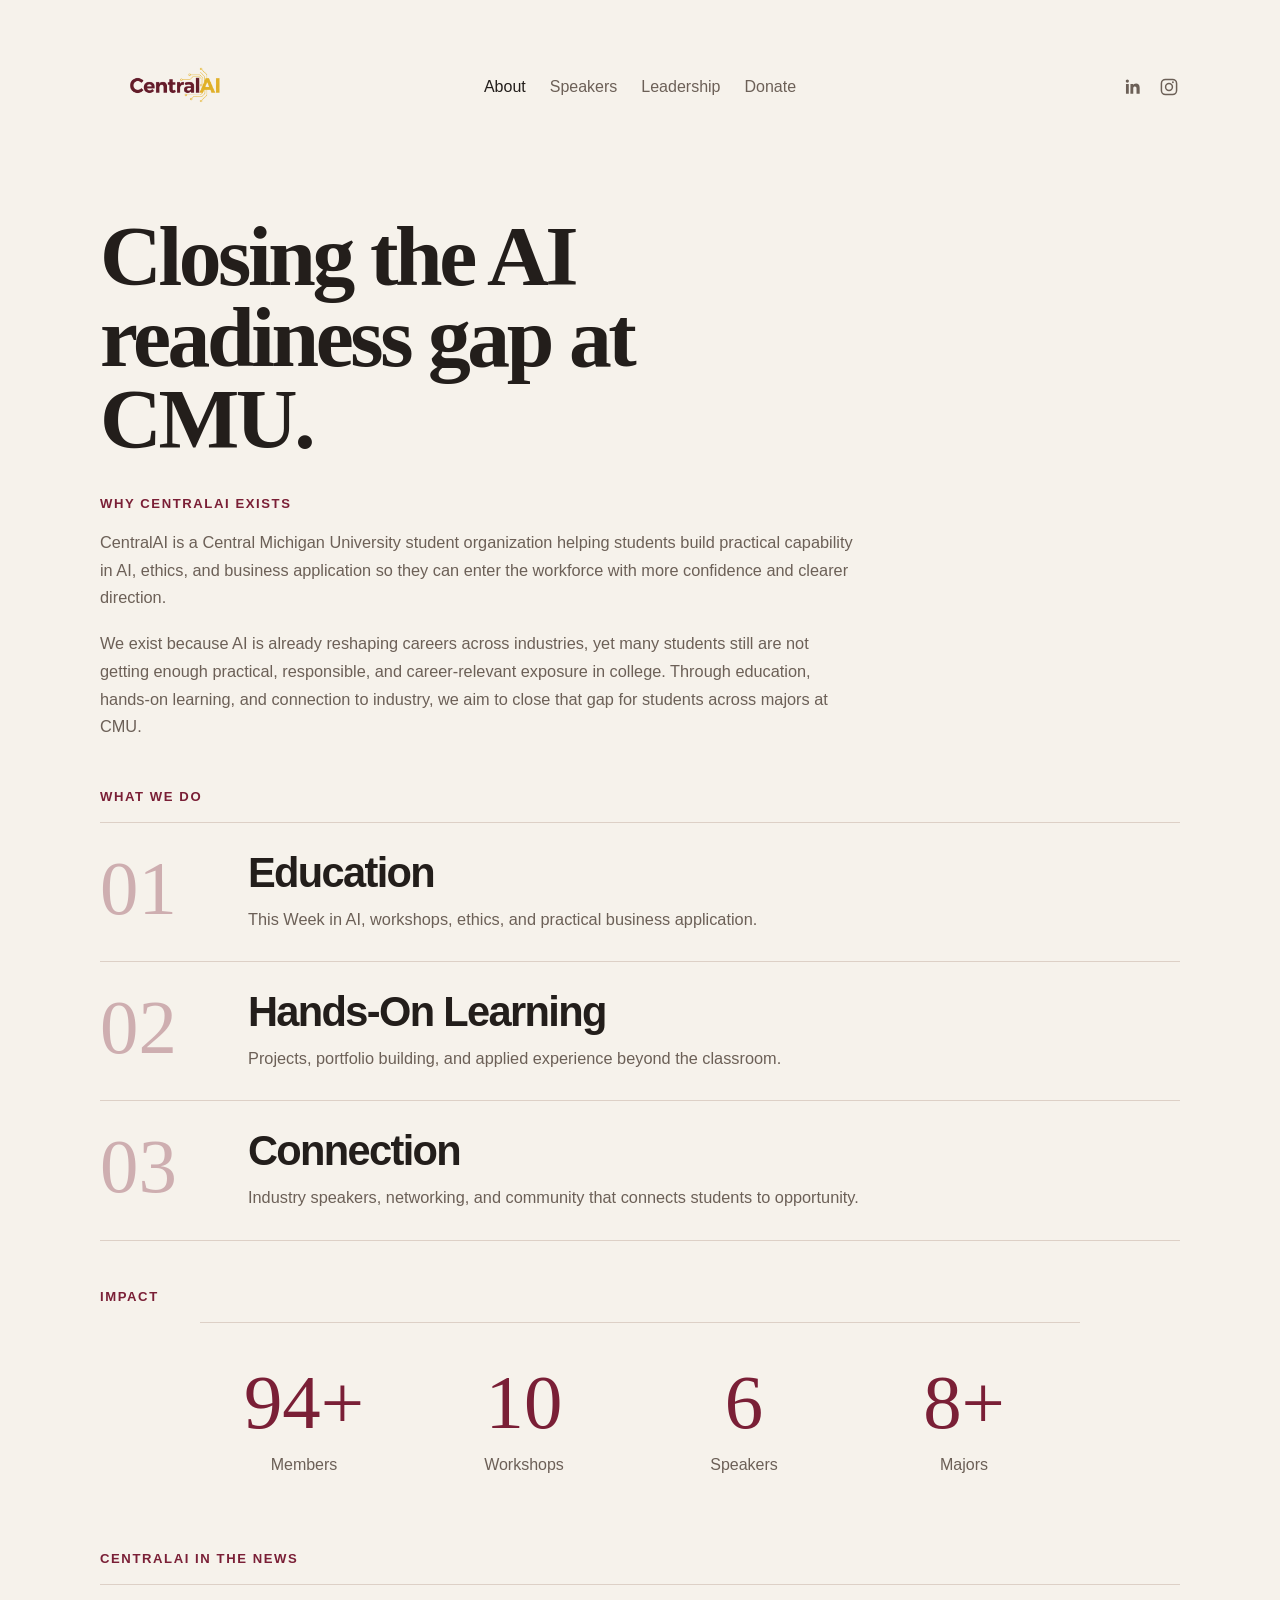
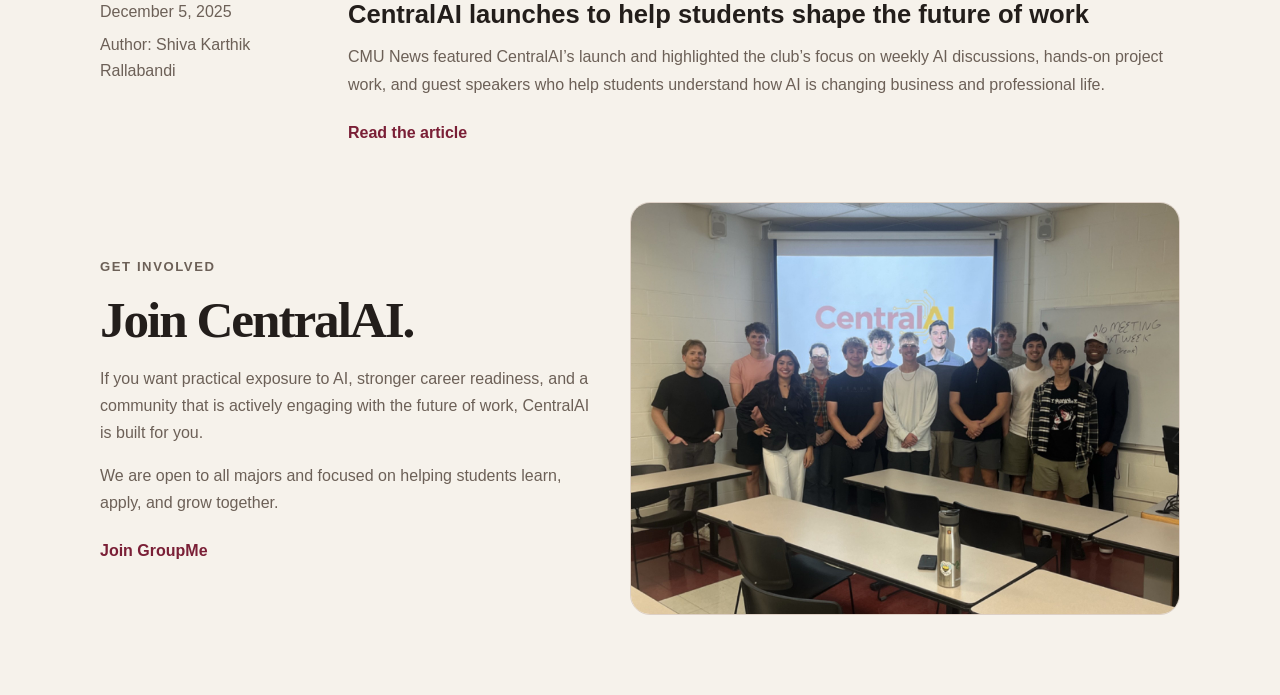
==== about/index.html @ 20ae5708 "Use clean page URLs" ====
<!DOCTYPE html>
<html lang="en">
<head>
  <meta charset="UTF-8">
  <meta name="viewport" content="width=device-width, initial-scale=1.0">
  <title>About | CentralAI</title>
  <meta
    name="description"
    content="Learn how CentralAI helps CMU students build AI, ethics, and business capability for career success."
  >
  <link rel="stylesheet" href="../styles.css">
</head>
<body data-page="about">
  <div class="page-shell">
    <header class="site-header">
      <a class="wordmark wordmark-header" href="/" aria-label="CentralAI home">
        <img src="../Images/CentralAI logo no background.png" alt="CentralAI logo">
      </a>
      <nav class="site-nav" aria-label="Primary">
        <a href="/about/">About</a>
        <a href="/speakers/">Speakers</a>
        <a href="/leadership/">Leadership</a>
        <a href="/donate/">Donate</a>
      </nav>
      <div class="site-socials" aria-label="Social links">
        <a href="https://www.linkedin.com/company/109611903" aria-label="LinkedIn" target="_blank" rel="noopener noreferrer">
          <svg viewBox="0 0 24 24" aria-hidden="true">
            <path d="M6.94 8.5H3.56V20h3.38V8.5Zm.22-3.56a1.96 1.96 0 1 0-3.92 0 1.96 1.96 0 0 0 3.92 0ZM20 12.92c0-3.46-1.85-5.07-4.31-5.07-1.99 0-2.88 1.09-3.38 1.86V8.5H8.94c.04.8 0 11.5 0 11.5h3.37v-6.42c0-.34.03-.68.13-.92.27-.68.88-1.38 1.9-1.38 1.34 0 1.88 1.03 1.88 2.54V20H20v-7.08Z"/>
          </svg>
        </a>
        <a href="https://www.instagram.com/cmich.ai/" aria-label="Instagram" target="_blank" rel="noopener noreferrer">
          <svg viewBox="0 0 24 24" aria-hidden="true">
            <path d="M7.75 2h8.5A5.75 5.75 0 0 1 22 7.75v8.5A5.75 5.75 0 0 1 16.25 22h-8.5A5.75 5.75 0 0 1 2 16.25v-8.5A5.75 5.75 0 0 1 7.75 2Zm0 1.8A3.95 3.95 0 0 0 3.8 7.75v8.5A3.95 3.95 0 0 0 7.75 20.2h8.5a3.95 3.95 0 0 0 3.95-3.95v-8.5a3.95 3.95 0 0 0-3.95-3.95h-8.5Zm8.95 1.35a1.1 1.1 0 1 1 0 2.2 1.1 1.1 0 0 1 0-2.2ZM12 7a5 5 0 1 1 0 10 5 5 0 0 1 0-10Zm0 1.8A3.2 3.2 0 1 0 12 15.2 3.2 3.2 0 0 0 12 8.8Z"/>
          </svg>
        </a>
      </div>
      <button class="menu-toggle" type="button" aria-expanded="false" aria-controls="mobileMenu" aria-label="Open menu">
        <span></span>
        <span></span>
        <span></span>
      </button>
      <div class="mobile-menu" id="mobileMenu" hidden>
        <nav class="mobile-nav" aria-label="Mobile primary">
          <a href="/about/">About</a>
          <a href="/speakers/">Speakers</a>
          <a href="/leadership/">Leadership</a>
          <a href="/donate/">Donate</a>
        </nav>
        <div class="mobile-socials" aria-label="Mobile social links">
          <a href="https://www.linkedin.com/company/109611903" aria-label="LinkedIn" target="_blank" rel="noopener noreferrer">
            <svg viewBox="0 0 24 24" aria-hidden="true">
              <path d="M6.94 8.5H3.56V20h3.38V8.5Zm.22-3.56a1.96 1.96 0 1 0-3.92 0 1.96 1.96 0 0 0 3.92 0ZM20 12.92c0-3.46-1.85-5.07-4.31-5.07-1.99 0-2.88 1.09-3.38 1.86V8.5H8.94c.04.8 0 11.5 0 11.5h3.37v-6.42c0-.34.03-.68.13-.92.27-.68.88-1.38 1.9-1.38 1.34 0 1.88 1.03 1.88 2.54V20H20v-7.08Z"/>
            </svg>
          </a>
          <a href="https://www.instagram.com/cmich.ai/" aria-label="Instagram" target="_blank" rel="noopener noreferrer">
            <svg viewBox="0 0 24 24" aria-hidden="true">
              <path d="M7.75 2h8.5A5.75 5.75 0 0 1 22 7.75v8.5A5.75 5.75 0 0 1 16.25 22h-8.5A5.75 5.75 0 0 1 2 16.25v-8.5A5.75 5.75 0 0 1 7.75 2Zm0 1.8A3.95 3.95 0 0 0 3.8 7.75v8.5A3.95 3.95 0 0 0 7.75 20.2h8.5a3.95 3.95 0 0 0 3.95-3.95v-8.5a3.95 3.95 0 0 0-3.95-3.95h-8.5Zm8.95 1.35a1.1 1.1 0 1 1 0 2.2 1.1 1.1 0 0 1 0-2.2ZM12 7a5 5 0 1 1 0 10 5 5 0 0 1 0-10Zm0 1.8A3.2 3.2 0 1 0 12 15.2 3.2 3.2 0 0 0 12 8.8Z"/>
            </svg>
          </a>
        </div>
      </div>
    </header>

    <main class="content-main">
      <section class="page-intro">
        <h1>Closing the AI readiness gap at CMU.</h1>
      </section>

      <section class="about-story">
        <div class="section-label-wrap">
          <p class="page-kicker">Why CentralAI Exists</p>
        </div>
        <div class="copy-grid">
          <div class="copy-column">
            <p>
              CentralAI is a Central Michigan University student organization helping students build
              practical capability in AI, ethics, and business application so they can enter the workforce
              with more confidence and clearer direction.
            </p>
          </div>
          <div class="copy-column">
            <p>
              We exist because AI is already reshaping careers across industries, yet many students still
              are not getting enough practical, responsible, and career-relevant exposure in college. Through
              education, hands-on learning, and connection to industry, we aim to close that gap for students
              across majors at CMU.
            </p>
          </div>
        </div>
      </section>

      <section class="about-work">
        <div class="section-label-wrap">
          <p class="page-kicker">What We Do</p>
        </div>
        <div class="manifesto-list">
          <article class="manifesto-item">
            <div class="manifesto-index">01</div>
            <div class="manifesto-content">
              <h2>Education</h2>
              <p>This Week in AI, workshops, ethics, and practical business application.</p>
            </div>
          </article>
          <article class="manifesto-item">
            <div class="manifesto-index">02</div>
            <div class="manifesto-content">
              <h2>Hands-On Learning</h2>
              <p>Projects, portfolio building, and applied experience beyond the classroom.</p>
            </div>
          </article>
          <article class="manifesto-item">
            <div class="manifesto-index">03</div>
            <div class="manifesto-content">
              <h2>Connection</h2>
              <p>Industry speakers, networking, and community that connects students to opportunity.</p>
            </div>
          </article>
        </div>
      </section>

      <section class="about-impact">
        <div class="section-label-wrap">
          <p class="page-kicker">Impact</p>
        </div>
        <section class="stats-row stats-row-emphasis">
          <div class="stat-item">
            <span>94+</span>
            <p>Members</p>
          </div>
          <div class="stat-item">
            <span>10</span>
            <p>Workshops</p>
          </div>
          <div class="stat-item">
            <span>6</span>
            <p>Speakers</p>
          </div>
          <div class="stat-item">
            <span>8+</span>
            <p>Majors</p>
          </div>
        </section>
      </section>

      <section class="about-news">
        <div class="section-label-wrap">
          <p class="page-kicker">CentralAI In the News</p>
        </div>
        <article class="news-feature">
          <div class="news-meta">
            <p>December 5, 2025</p>
            <p>Author: Shiva Karthik Rallabandi</p>
          </div>
          <div class="news-copy">
            <h2>CentralAI launches to help students shape the future of work</h2>
            <p>
              CMU News featured CentralAI’s launch and highlighted the club’s focus on weekly AI
              discussions, hands-on project work, and guest speakers who help students understand how
              AI is changing business and professional life.
            </p>
            <a
              class="primary-link cta-link"
              href="https://www.cmich.edu/news/details/centralai-launches-to-help-students-shape-the-future-of-work"
              target="_blank"
              rel="noopener noreferrer"
            >
              Read the article
            </a>
          </div>
        </article>
      </section>

      <section class="about-cta">
        <div class="about-cta-copy">
          <p class="page-kicker section-kicker">Get Involved</p>
          <h2>Join CentralAI.</h2>
          <p>
            If you want practical exposure to AI, stronger career readiness, and a community that is
            actively engaging with the future of work, CentralAI is built for you.
          </p>
          <p>
            We are open to all majors and focused on helping students learn, apply, and grow together.
          </p>
          <a class="primary-link cta-link" href="https://groupme.com/join_group/110381093/fyufpmpW" target="_blank" rel="noopener noreferrer">Join GroupMe</a>
        </div>
        <div class="about-cta-media">
          <img src="../Images/Group Photo.jpg" alt="CentralAI group photo">
        </div>
      </section>
    </main>
  </div>

  <script src="../script.js"></script>
</body>
</html>
---- styles.css ----
:root {
  --bg: #f6f2eb;
  --text: #231e1b;
  --muted: #6c6057;
  --line: #ddd0c6;
  --gold: #c6991b;
  --maroon: #7a1f36;
  --surface: #fffdfa;
  --content-width: min(1080px, calc(100vw - 48px));
  --sans: "Aptos", "Segoe UI Variable Text", "Segoe UI", sans-serif;
  --serif: "Georgia", "Times New Roman", serif;
}

*,
*::before,
*::after {
  box-sizing: border-box;
}

html {
  scroll-behavior: smooth;
}

body {
  margin: 0;
  min-height: 100vh;
  background: var(--bg);
  color: var(--text);
  font-family: var(--sans);
  overflow-x: hidden;
}

body[data-page="home"] {
  height: 100dvh;
  overflow: hidden;
}

img {
  display: block;
  max-width: 100%;
}

a {
  color: inherit;
  text-decoration: none;
}

.page-shell {
  min-height: 100vh;
}

body[data-page="home"] .page-shell {
  height: 100dvh;
  min-height: 100dvh;
  display: grid;
  grid-template-rows: auto 1fr;
}

.site-header,
.home-main,
.content-main {
  width: var(--content-width);
  margin: 0 auto;
}

.site-header {
  display: grid;
  grid-template-columns: 1fr auto 1fr;
  align-items: center;
  gap: 24px;
  padding: 12px 0 8px;
}

.menu-toggle,
.mobile-menu {
  display: none;
}

body.menu-open {
  overflow: hidden;
}

.wordmark {
  width: 190px;
}

.wordmark-header {
  justify-self: start;
  width: 150px;
}

.site-nav {
  display: flex;
  align-items: center;
  gap: 24px;
  justify-self: center;
}

.site-nav a,
.site-socials a,
.leader-tile a,
.primary-link {
  color: var(--muted);
  transition: color 160ms ease;
}

.site-nav a:hover,
.site-socials a:hover,
.leader-tile a:hover,
.primary-link:hover {
  color: var(--maroon);
}

.site-socials {
  display: flex;
  align-items: center;
  justify-self: end;
  gap: 14px;
}

.site-socials a {
  display: inline-flex;
  align-items: center;
  justify-content: center;
  width: 22px;
  height: 22px;
}

.site-socials svg {
  width: 20px;
  height: 20px;
  fill: currentColor;
}

body[data-page="about"] .site-nav a[href="/about/"],
body[data-page="speakers"] .site-nav a[href="/speakers/"],
body[data-page="leadership"] .site-nav a[href="/leadership/"],
body[data-page="donate"] .site-nav a[href="/donate/"],
body[data-page="about"] .mobile-nav a[href="/about/"],
body[data-page="speakers"] .mobile-nav a[href="/speakers/"],
body[data-page="leadership"] .mobile-nav a[href="/leadership/"],
body[data-page="donate"] .mobile-nav a[href="/donate/"] {
  color: var(--text);
}

.home-main {
  display: grid;
  place-items: center;
  min-height: 0;
  height: 100%;
  overflow: hidden;
}

.hero-minimal {
  display: grid;
  gap: 10px;
  width: min(840px, 100%);
  padding: 0;
  text-align: center;
  align-content: center;
}

.hero-kicker,
.page-kicker,
.card-label {
  margin: 0;
  color: var(--maroon);
  font-size: 0.82rem;
  letter-spacing: 0.12em;
  text-transform: uppercase;
  font-weight: 600;
}

.section-kicker {
  color: var(--maroon);
}

.hero-copy h1,
.page-intro h1 {
  margin: 10px 0 0;
  font-family: var(--serif);
  font-weight: 600;
  letter-spacing: -0.04em;
  line-height: 0.95;
}

.hero-copy h1 {
  font-size: clamp(3.6rem, 11vw, 7rem);
}

.hero-logo {
  width: min(1040px, 96vw);
  max-height: 38dvh;
  margin: 0 auto;
  object-fit: contain;
}

.hero-subtitle,
.copy-column p,
.simple-card p,
.stat-item p,
.leader-tile p {
  color: var(--muted);
  line-height: 1.7;
}

.hero-subtitle {
  margin: 0 auto;
  max-width: 34rem;
  font-size: 1.02rem;
}

.search-hero {
  display: flex;
  justify-content: center;
}

.search-frame {
  display: flex;
  align-items: center;
  gap: 14px;
  width: min(820px, 100%);
  min-height: 72px;
  padding: 0 22px;
  border: 1px solid var(--line);
  border-radius: 999px;
  background: var(--surface);
}

.search-glass {
  width: 18px;
  height: 18px;
  border: 2px solid var(--muted);
  border-radius: 50%;
  flex: 0 0 auto;
  position: relative;
}

.search-glass::after {
  content: "";
  position: absolute;
  right: -7px;
  bottom: -6px;
  width: 8px;
  height: 2px;
  background: var(--muted);
  transform: rotate(45deg);
}

.search-text {
  flex: 1;
  margin: 0;
  min-height: 1.4em;
  text-align: left;
  font-size: clamp(1rem, 2.2vw, 1.2rem);
  line-height: 1.5;
}

.search-caret {
  width: 1px;
  height: 1.4em;
  background: var(--text);
  animation: blink 1s steps(1, end) infinite;
}

.content-main {
  padding: 24px 0 80px;
}

.page-intro {
  max-width: 760px;
  padding: 12px 0 36px;
}

.page-intro h1 {
  font-size: clamp(3rem, 7.4vw, 5.35rem);
}

.copy-grid,
.simple-grid,
.leaders-grid,
.stats-row,
.speaker-list {
  display: grid;
  gap: 24px;
}

.about-story,
.about-work,
.about-impact,
.about-news {
  padding-bottom: 48px;
}

.about-story .copy-grid {
  max-width: 760px;
  grid-template-columns: 1fr;
  gap: 18px;
}

.about-story .copy-column p {
  margin-bottom: 0;
}

.about-cta {
  display: grid;
  grid-template-columns: 0.95fr 1.05fr;
  gap: 32px;
  align-items: center;
  padding-top: 12px;
}

.donate-hero {
  display: grid;
  grid-template-columns: 0.92fr 1.08fr;
  gap: 28px;
  align-items: center;
  padding-bottom: 34px;
}

.donate-hero-copy p {
  margin: 0 0 16px;
  color: var(--muted);
  line-height: 1.7;
}

.donate-hero .page-intro {
  padding: 0;
}

.donate-hero .page-intro h1 {
  margin-bottom: 18px;
}

.donate-hero-media img {
  width: 100%;
  max-height: 420px;
  object-fit: cover;
  object-position: center;
  border-radius: 20px;
  border: 1px solid var(--line);
}

.donate-layout {
  display: grid;
  grid-template-columns: minmax(0, 1fr) 420px;
  gap: 34px;
  align-items: start;
  padding-bottom: 24px;
}

.donate-info {
  display: grid;
  gap: 26px;
}

.donate-section {
  padding-top: 6px;
  border-top: 1px solid var(--line);
}

.donation-panel {
  width: 100%;
  max-width: 100%;
  padding: 24px;
  border: 1px solid var(--line);
  border-radius: 18px;
  background: var(--surface);
}

.donation-panel-cta {
  position: sticky;
  top: 24px;
  display: grid;
  gap: 18px;
}

.donation-panel h2 {
  margin: 0;
  font-family: var(--serif);
  font-size: clamp(1.65rem, 3.5vw, 2.25rem);
  line-height: 1.02;
  letter-spacing: -0.04em;
}

.donation-panel p {
  margin: 0 0 14px;
  color: var(--muted);
  line-height: 1.7;
}

.donation-submit {
  display: inline-flex;
  align-items: center;
  justify-content: center;
  width: 100%;
  max-width: 100%;
  min-height: 54px;
  margin: 2px 0 0;
  padding: 0 22px;
  border-radius: 999px;
  background: var(--maroon);
  border: 1px solid var(--maroon);
  color: #fff;
  font: inherit;
  font-weight: 600;
  text-align: center;
  transition: background 160ms ease, border-color 160ms ease, transform 160ms ease;
}

.donation-submit:hover {
  background: #5f1729;
  border-color: #5f1729;
  transform: translateY(-1px);
}

.donation-contact {
  margin: 10px 0 0;
  padding: 14px 16px;
  border-radius: 14px;
  background: rgba(122, 31, 54, 0.055);
  font-size: 0.96rem;
}

.support-list {
  display: grid;
  gap: 18px;
  padding-top: 6px;
}

.support-item {
  padding-top: 16px;
  border-top: 1px solid var(--line);
}

.support-item:first-child {
  padding-top: 6px;
  border-top: 0;
}

.support-item h3 {
  margin: 0 0 8px;
  font-size: 1.1rem;
}

.support-item p {
  margin: 0;
}

.news-feature {
  display: grid;
  grid-template-columns: 220px 1fr;
  gap: 28px;
  padding-top: 14px;
  border-top: 1px solid var(--line);
}

.news-meta p {
  margin: 0 0 8px;
  color: var(--muted);
  line-height: 1.6;
}

.news-copy h2 {
  margin: 0 0 14px;
  font-size: 1.6rem;
  line-height: 1.2;
}

.news-copy p {
  margin: 0 0 16px;
  color: var(--muted);
  line-height: 1.7;
}

.section-label-wrap {
  padding-bottom: 18px;
}

.copy-grid {
  grid-template-columns: repeat(2, minmax(0, 1fr));
}

.manifesto-list {
  display: grid;
  gap: 0;
  border-top: 1px solid var(--line);
}

.manifesto-item {
  display: grid;
  grid-template-columns: 120px minmax(0, 1fr);
  gap: 28px;
  align-items: start;
  padding: 28px 0;
  border-bottom: 1px solid var(--line);
}

.manifesto-index {
  font-family: var(--serif);
  font-size: clamp(2.8rem, 6vw, 5rem);
  line-height: 1;
  color: rgba(122, 31, 54, 0.32);
}

.manifesto-content h2 {
  margin: 0 0 10px;
  font-size: clamp(1.8rem, 4vw, 2.6rem);
  line-height: 1.05;
  letter-spacing: -0.04em;
}

.manifesto-content p {
  margin: 0;
  color: var(--muted);
  line-height: 1.75;
  font-size: 1.02rem;
}

.copy-column p {
  margin: 0 0 20px;
  font-size: 1.02rem;
}

.three-up {
  grid-template-columns: repeat(3, minmax(0, 1fr));
  padding-bottom: 56px;
}

.simple-card {
  padding: 24px;
  border: 1px solid var(--line);
  border-radius: 20px;
  background: var(--surface);
}

.simple-card h2,
.leader-tile h2 {
  margin: 8px 0 8px;
  font-size: 1.34rem;
  line-height: 1.2;
}

.simple-list {
  margin: 18px 0 22px;
  padding-left: 20px;
  color: var(--muted);
  line-height: 1.8;
}

.stats-row {
  grid-template-columns: repeat(5, minmax(0, 1fr));
  padding-top: 6px;
  border-top: 1px solid var(--line);
}

.stats-row-emphasis {
  grid-template-columns: repeat(4, minmax(0, 1fr));
  gap: 0;
  width: min(880px, 100%);
  margin: 0 auto;
  padding-top: 18px;
}

.stat-item {
  padding-top: 18px;
  text-align: center;
}

.stat-item span {
  display: block;
  font-family: var(--serif);
  font-size: clamp(2rem, 4vw, 3rem);
  color: var(--maroon);
  line-height: 1;
}

.stats-row-emphasis .stat-item {
  padding: 24px 12px 8px 0;
}

.stats-row-emphasis .stat-item span {
  font-size: clamp(2.8rem, 6vw, 4.8rem);
}

.stats-row-emphasis .stat-item p {
  margin-top: 10px;
  font-size: 1rem;
}

.leaders-grid {
  grid-template-columns: repeat(3, minmax(0, 1fr));
}

.speaker-year-section {
  max-width: 900px;
}

.speaker-year-heading {
  padding-bottom: 18px;
  border-bottom: 1px solid var(--line);
}

.speaker-list {
  gap: 0;
}

.speaker-list-item {
  display: grid;
  grid-template-columns: minmax(180px, 240px) 1fr;
  gap: 24px;
  padding: 20px 0;
  border-bottom: 1px solid var(--line);
  align-items: start;
}

.speaker-list-item h2 {
  margin: 0;
  font-size: 1.28rem;
  line-height: 1.2;
}

.speaker-list-item p {
  margin: 0;
  color: var(--muted);
  line-height: 1.7;
}

.leader-tile {
  padding: 22px;
  border: 1px solid var(--line);
  border-radius: 20px;
  background: var(--surface);
}

.leader-tile img {
  width: 100%;
  aspect-ratio: 1 / 1.08;
  object-fit: cover;
  object-position: center top;
  border-radius: 14px;
}

.leader-tile p {
  margin: 0 0 12px;
}

.contact-row {
  padding-top: 12px;
}

.primary-link {
  font-size: 1rem;
}

.about-cta-copy h2 {
  margin: 0 0 18px;
  font-family: var(--serif);
  font-size: clamp(2rem, 4vw, 3.2rem);
  line-height: 1.02;
  letter-spacing: -0.04em;
}

.about-cta-copy p {
  margin: 0 0 16px;
  color: var(--muted);
  line-height: 1.7;
}

.cta-link {
  display: inline-block;
  margin-top: 10px;
  color: var(--maroon);
  font-weight: 600;
}

.about-cta-media img {
  width: 100%;
  max-height: 420px;
  border-radius: 20px;
  object-fit: cover;
  object-position: center;
  border: 1px solid var(--line);
}

@keyframes blink {
  50% {
    opacity: 0;
  }
}

@media (max-width: 900px) {
  .copy-grid,
  .three-up,
  .leaders-grid,
  .stats-row {
    grid-template-columns: repeat(2, minmax(0, 1fr));
  }

  .about-cta {
    grid-template-columns: 1fr;
  }

  .news-feature {
    grid-template-columns: 1fr;
    gap: 12px;
  }

  .donate-hero,
  .donate-layout {
    grid-template-columns: 1fr;
  }

  .donate-hero > *,
  .donate-layout > * {
    min-width: 0;
  }

  .donation-panel-cta {
    position: static;
  }
}

@media (max-width: 700px) {
  :root {
    --content-width: min(1080px, calc(100vw - 20px));
  }

  .site-header,
  .home-main,
  .content-main {
    width: calc(100vw - 20px);
    max-width: 1080px;
  }

  .site-header {
    grid-template-columns: 1fr auto;
    align-items: center;
    justify-items: stretch;
    gap: 10px 14px;
    padding-top: 10px;
    padding-bottom: 4px;
  }

  .wordmark-header {
    width: 112px;
    grid-row: auto;
    grid-column: auto;
    justify-self: start;
  }

  .site-nav {
    display: none;
  }

  .site-socials {
    display: none;
  }

  .menu-toggle {
    display: inline-grid;
    grid-auto-rows: 2px;
    align-content: center;
    gap: 5px;
    width: 46px;
    height: 46px;
    position: fixed;
    top: 12px;
    right: 40px;
    z-index: 20;
    padding: 0 12px;
    border: 1px solid rgba(122, 31, 54, 0.2);
    border-radius: 999px;
    background: rgba(255, 253, 250, 0.9);
    box-shadow: 0 10px 24px rgba(91, 36, 53, 0.08);
    color: var(--maroon);
    cursor: pointer;
  }

  .menu-toggle span {
    display: block;
    width: 20px;
    height: 2px;
    background: currentColor;
    border-radius: 999px;
    transition: transform 180ms ease, opacity 180ms ease;
  }

  body.menu-open .menu-toggle span:nth-child(1) {
    transform: translateY(7px) rotate(45deg);
  }

  body.menu-open .menu-toggle span:nth-child(2) {
    opacity: 0;
  }

  body.menu-open .menu-toggle span:nth-child(3) {
    transform: translateY(-7px) rotate(-45deg);
  }

  .mobile-menu {
    display: grid;
    grid-column: 1 / -1;
    gap: 14px;
    padding: 14px 16px 16px;
    border: 1px solid var(--line);
    border-radius: 24px;
    background: rgba(251, 248, 243, 0.98);
    box-shadow: 0 20px 48px rgba(91, 36, 53, 0.08);
  }

  .mobile-menu[hidden] {
    display: none;
  }

  .mobile-nav {
    display: grid;
    gap: 6px;
  }

  .mobile-nav a {
    display: block;
    padding: 10px 2px;
    font-size: 1rem;
    line-height: 1.2;
    color: var(--muted);
    border-bottom: 1px solid rgba(91, 36, 53, 0.08);
  }

  .mobile-nav a:last-child {
    border-bottom: 0;
  }

  .mobile-socials {
    display: flex;
    align-items: center;
    gap: 14px;
    padding-top: 2px;
  }

  .mobile-socials a {
    display: inline-flex;
    align-items: center;
    justify-content: center;
    width: 22px;
    height: 22px;
    color: var(--muted);
  }

  .mobile-socials svg {
    width: 20px;
    height: 20px;
    fill: currentColor;
  }

  .hero-minimal {
    width: 100%;
    gap: 14px;
    align-content: start;
    padding-top: clamp(8px, 4vh, 24px);
  }

  .hero-logo {
    width: min(420px, 82vw);
    max-height: 14dvh;
  }

  .hero-kicker {
    font-size: 0.74rem;
  }

  .hero-subtitle {
    max-width: 18rem;
    font-size: 0.95rem;
    line-height: 1.55;
  }

  .home-main {
    align-items: start;
  }

  .search-frame {
    min-height: 82px;
    align-items: center;
    padding: 0 18px;
    border-radius: 28px;
    width: 100%;
  }

  .search-text {
    font-size: 1.02rem;
  }

  .copy-grid,
  .three-up,
  .leaders-grid,
  .stats-row {
    grid-template-columns: 1fr;
  }

  .manifesto-item {
    grid-template-columns: 1fr;
    gap: 14px;
    padding: 22px 0;
  }

  .speaker-list-item {
    grid-template-columns: 1fr;
    gap: 8px;
    padding: 18px 0;
  }

  .content-main {
    padding: 12px 0 52px;
  }

  .page-intro {
    padding: 8px 0 24px;
  }

  .page-intro h1 {
    font-size: clamp(2rem, 10.5vw, 3.1rem);
    line-height: 0.96;
    max-width: 11ch;
  }

  .page-kicker,
  .card-label {
    font-size: 0.76rem;
  }

  .donate-hero {
    gap: 18px;
    padding-bottom: 26px;
  }

  .donate-hero,
  .donate-layout,
  .donate-info,
  .donate-section {
    width: 100%;
    max-width: calc(100vw - 20px);
  }

  .donation-panel {
    width: 100%;
    max-width: min(100%, 310px);
    margin: 0 auto;
  }

  .donate-hero-media img,
  .about-cta-media img {
    max-height: 260px;
  }

  .donation-panel,
  .leader-tile,
  .simple-card {
    padding: 20px;
  }

  .donation-panel p,
  .donation-contact {
    overflow-wrap: anywhere;
  }
}
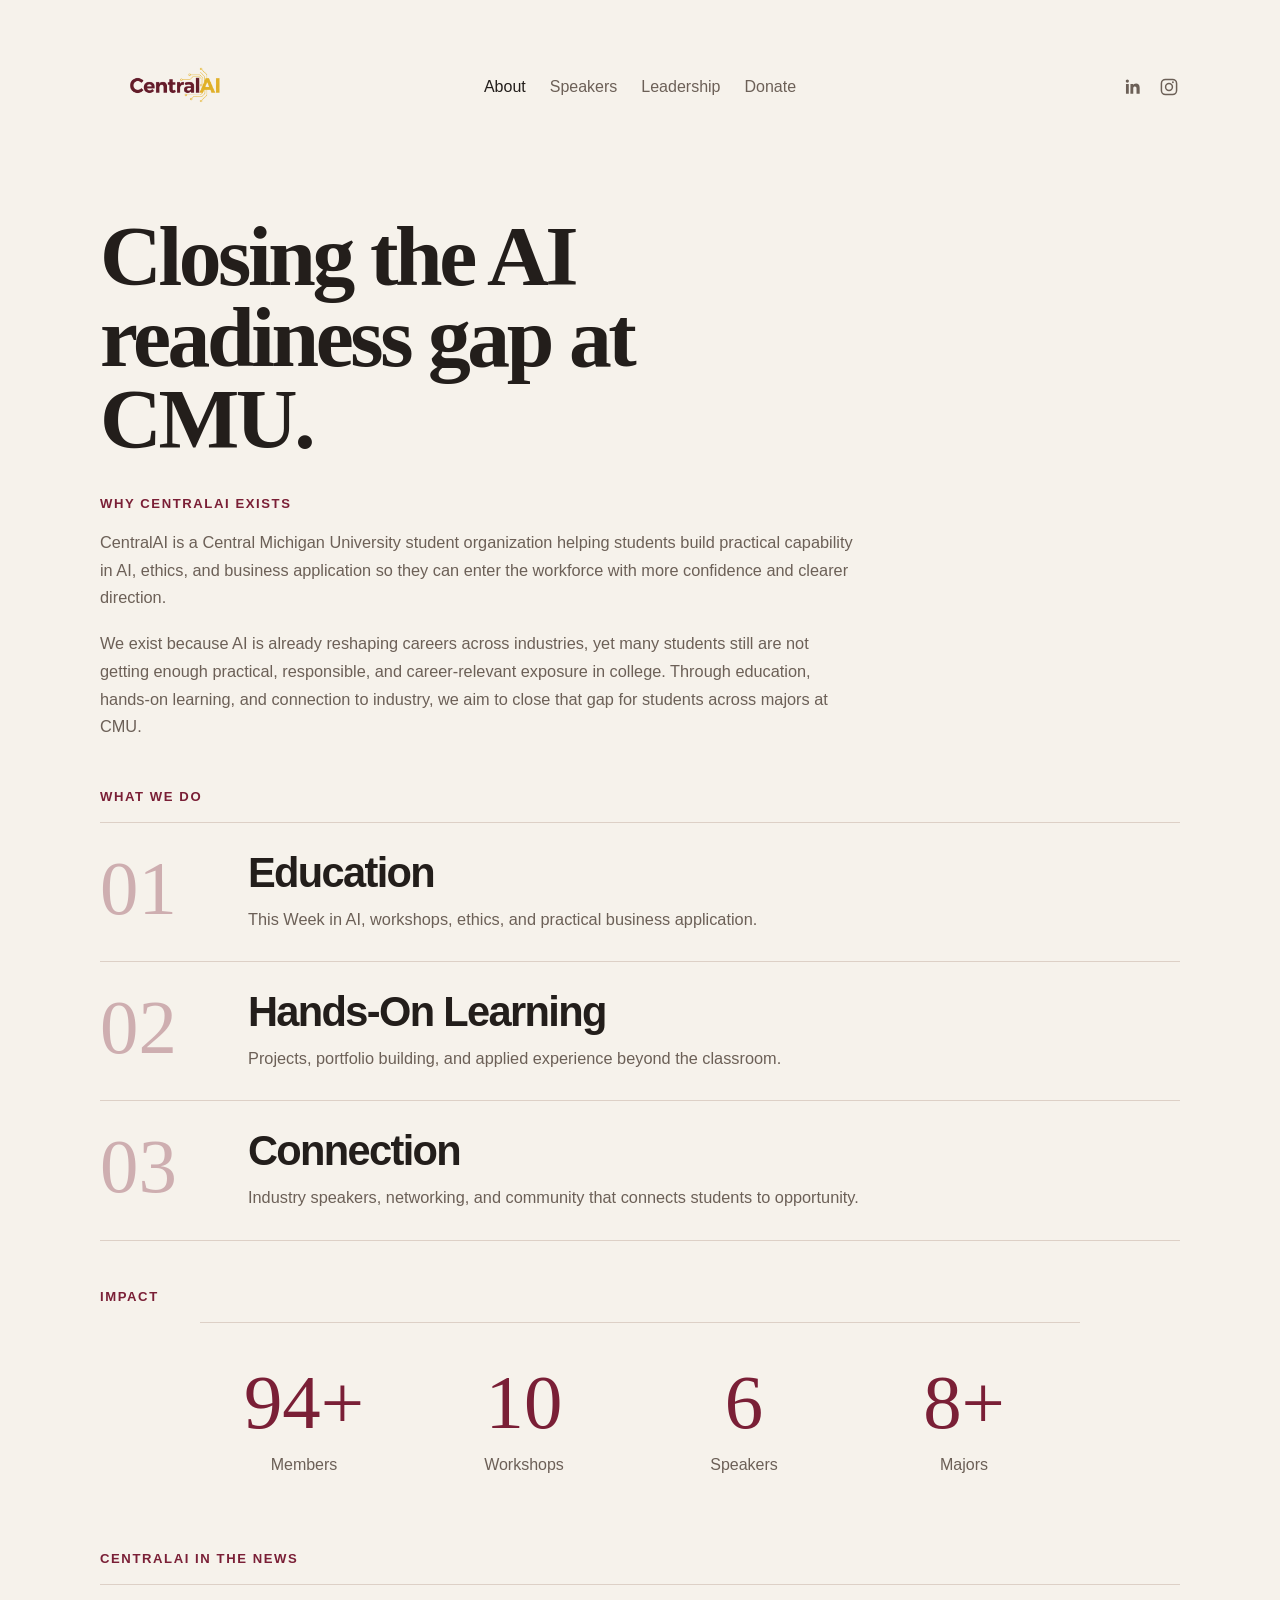
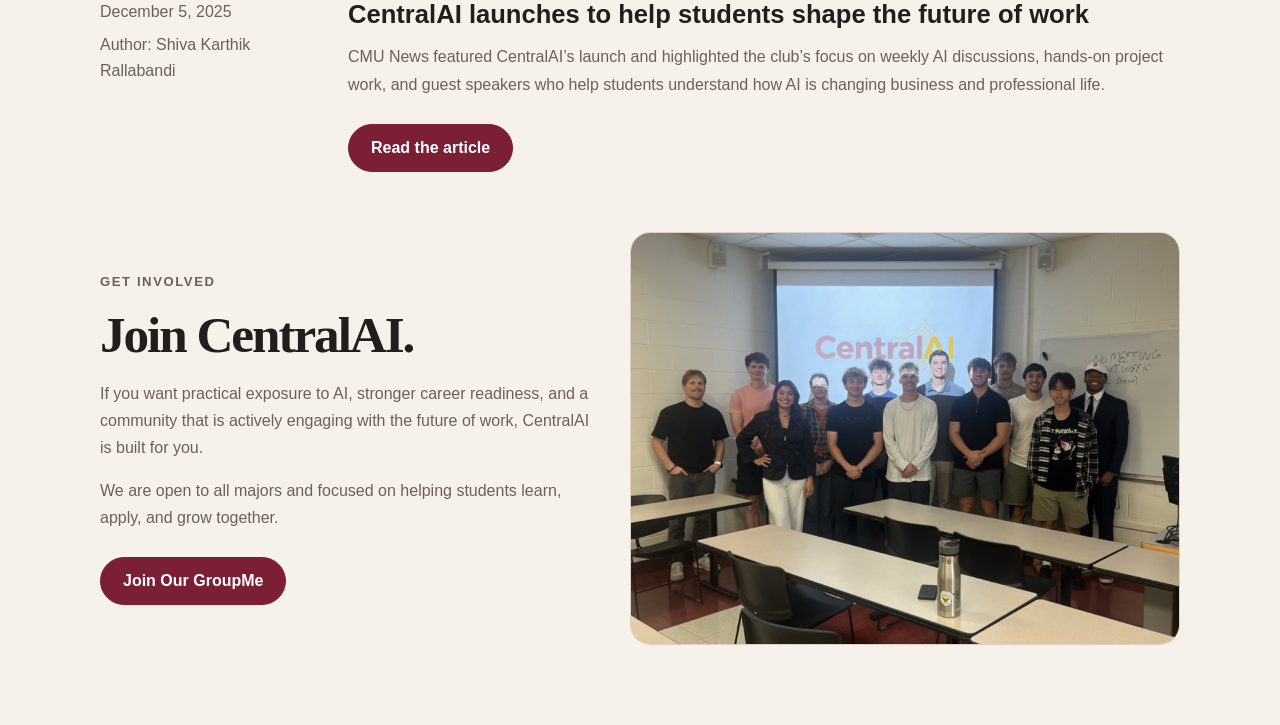
==== commit 2aa2c224: "Style about page CTAs" ====
--- a/about/index.html
+++ b/about/index.html
@@ -181,7 +181,7 @@
           <p>
             We are open to all majors and focused on helping students learn, apply, and grow together.
           </p>
-          <a class="primary-link cta-link" href="https://groupme.com/join_group/110381093/fyufpmpW" target="_blank" rel="noopener noreferrer">Join GroupMe</a>
+          <a class="primary-link cta-link" href="https://groupme.com/join_group/110381093/fyufpmpW" target="_blank" rel="noopener noreferrer">Join Our GroupMe</a>
         </div>
         <div class="about-cta-media">
           <img src="../Images/Group Photo.jpg" alt="CentralAI group photo">
--- a/styles.css
+++ b/styles.css
@@ -668,10 +668,26 @@
 }
 
 .cta-link {
-  display: inline-block;
+  display: inline-flex;
+  align-items: center;
+  justify-content: center;
   margin-top: 10px;
-  color: var(--maroon);
+  min-height: 48px;
+  padding: 0 22px;
+  border: 1px solid var(--maroon);
+  border-radius: 999px;
+  background: var(--maroon);
+  color: #fff;
   font-weight: 600;
+  text-align: center;
+  transition: background 160ms ease, border-color 160ms ease, transform 160ms ease;
+}
+
+.cta-link:hover {
+  background: #5f1729;
+  border-color: #5f1729;
+  color: #fff;
+  transform: translateY(-1px);
 }
 
 .about-cta-media img {
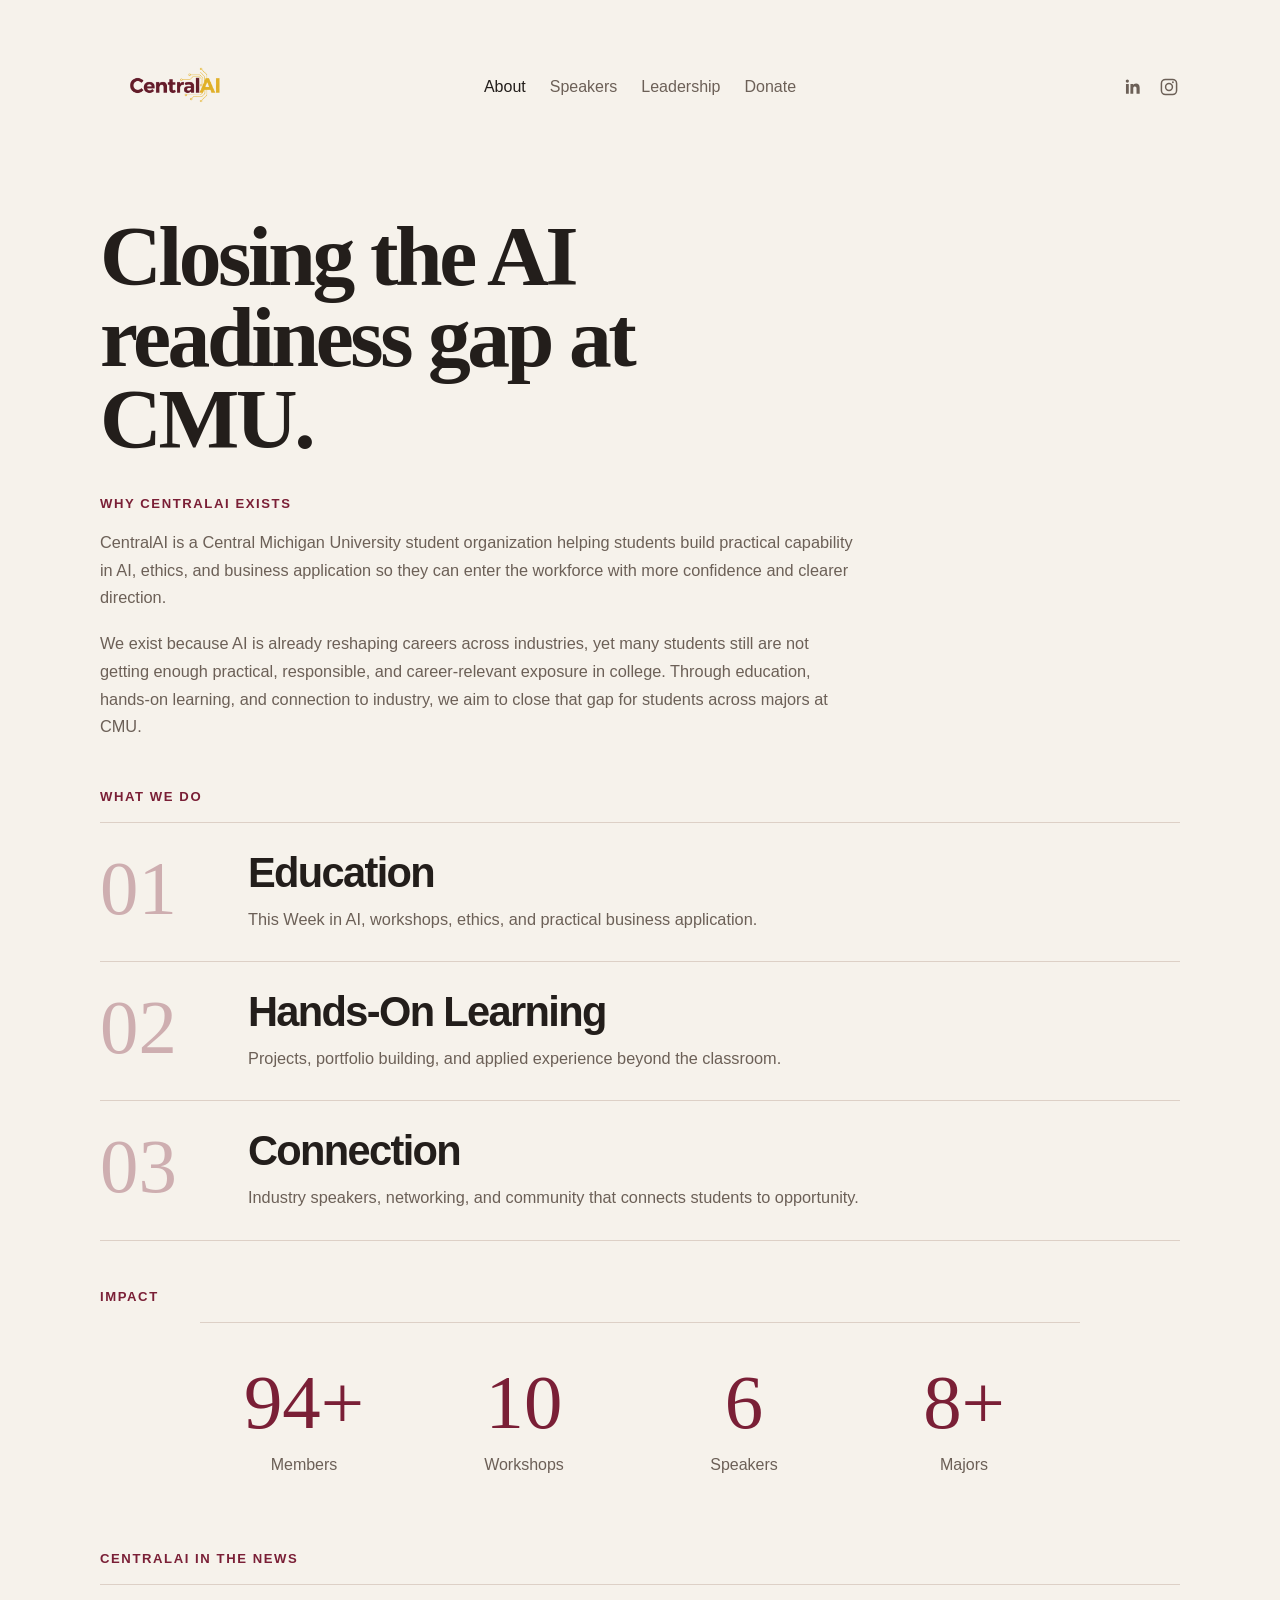
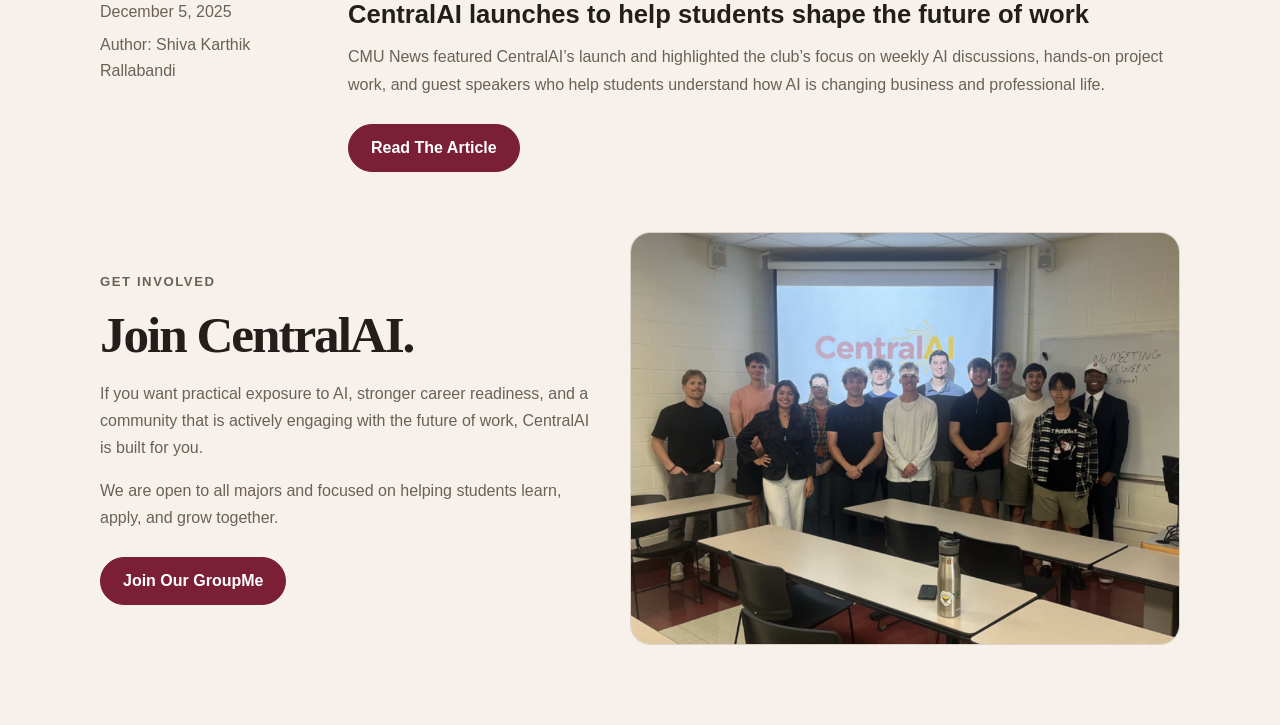
==== commit 81c28054: "Capitalize article CTA" ====
--- a/about/index.html
+++ b/about/index.html
@@ -164,7 +164,7 @@
               target="_blank"
               rel="noopener noreferrer"
             >
-              Read the article
+              Read The Article
             </a>
           </div>
         </article>
